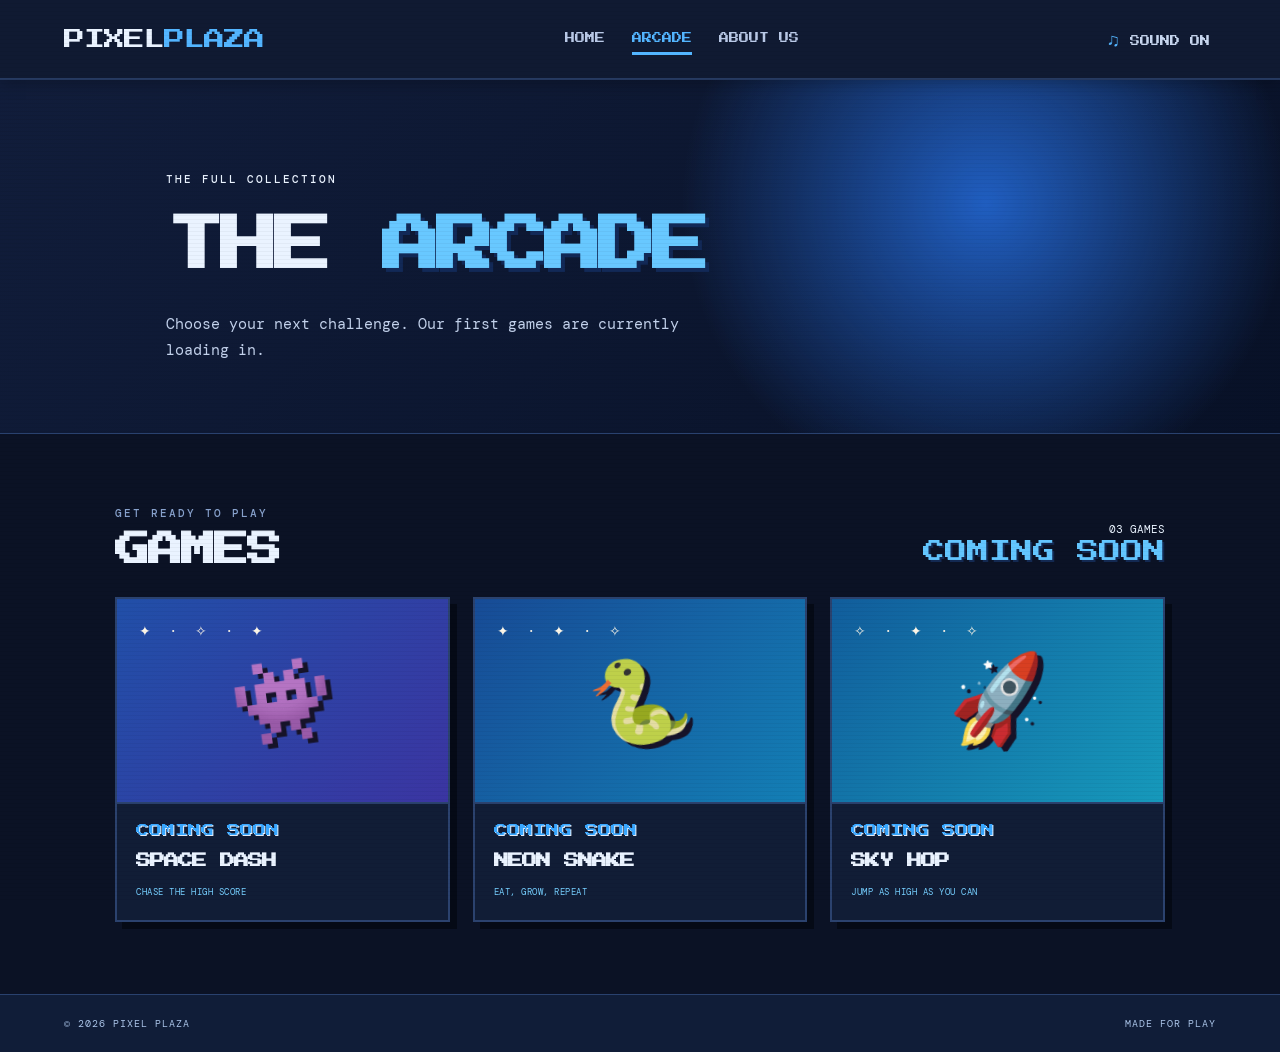
==== arcade.html @ fa6329e6 "Add files via upload" ====
<!doctype html>
<html lang="en"><head><meta charset="UTF-8" /><meta name="viewport" content="width=device-width, initial-scale=1.0" /><title>Arcade | Pixel Plaza</title><link rel="preconnect" href="https://fonts.googleapis.com" /><link rel="preconnect" href="https://fonts.gstatic.com" crossorigin /><link href="https://fonts.googleapis.com/css2?family=DM+Mono:wght@400;500&family=Press+Start+2P&display=swap" rel="stylesheet" /><link rel="stylesheet" href="styles.css" /></head>
<body><div class="scanlines" aria-hidden="true"></div><header class="site-header"><a class="logo" href="index.html">PIXEL<span>PLAZA</span></a><nav aria-label="Main navigation"><a href="index.html">HOME</a><a class="active" href="arcade.html">ARCADE</a><a href="about.html">ABOUT US</a></nav><button class="sound-button" type="button" aria-label="Toggle sound">♫ <span>SOUND ON</span></button></header>
<main><section class="page-intro"><p class="eyebrow">THE FULL COLLECTION</p><h1>THE <span>ARCADE</span></h1><p>Choose your next challenge. Our first games are currently loading in.</p></section><section class="content-section arcade"><div class="section-heading"><div><p class="eyebrow">GET READY TO PLAY</p><h2>GAMES</h2></div><p class="coming-count">03 GAMES<br /><span>COMING SOON</span></p></div><div class="game-grid"><article class="game-card purple"><div class="game-art"><span class="emoji">👾</span><span class="stars">✦ · ✧ · ✦</span></div><div class="game-info"><p class="card-coming">COMING SOON</p><h3>SPACE DASH</h3><span>CHASE THE HIGH SCORE</span></div></article><article class="game-card pink"><div class="game-art"><span class="emoji">🐍</span><span class="stars">✦ · ✦ · ✧</span></div><div class="game-info"><p class="card-coming">COMING SOON</p><h3>NEON SNAKE</h3><span>EAT, GROW, REPEAT</span></div></article><article class="game-card blue"><div class="game-art"><span class="emoji">🚀</span><span class="stars">✧ · ✦ · ✧</span></div><div class="game-info"><p class="card-coming">COMING SOON</p><h3>SKY HOP</h3><span>JUMP AS HIGH AS YOU CAN</span></div></article></div></section></main><footer><span>© 2026 PIXEL PLAZA</span><span>MADE FOR PLAY</span></footer><script src="script.js"></script></body></html>
---- styles.css ----
:root { --ink:#161329; --cream:#fff8e9; --pink:#ff4e92; --yellow:#ffd34e; --purple:#7656e8; --blue:#36bada; }
* { box-sizing:border-box; }
html { scroll-behavior:smooth; }
body { margin:0; color:var(--ink); background:var(--cream); font-family:"DM Mono",monospace; }
.scanlines { pointer-events:none; position:fixed; inset:0; z-index:5; opacity:.035; background:repeating-linear-gradient(0deg,#000 0 1px,transparent 1px 4px); }
.site-header { height:80px; display:flex; align-items:center; justify-content:space-between; padding:0 clamp(22px,5vw,80px); border-bottom:2px solid var(--ink); background:var(--cream); position:relative; z-index:2; }
.logo,.site-header nav a,.sound-button,h1,h2,h3,.primary-button { font-family:"Press Start 2P",cursive; }
.logo { color:var(--ink); text-decoration:none; font-size:clamp(14px,2vw,21px); letter-spacing:-1px; }.logo span { color:var(--pink); }
.site-header nav { display:flex; gap:27px; }.site-header nav a { color:var(--ink); text-decoration:none; font-size:10px; padding:9px 0; }.site-header nav .active { color:var(--pink); border-bottom:3px solid var(--pink); }
.sound-button { border:0; background:transparent; color:var(--ink); cursor:pointer; font-size:10px; }.sound-button:first-letter { color:var(--pink); font-size:18px; }
.hero { overflow:hidden; min-height:510px; position:relative; padding:80px clamp(22px,13vw,210px) 46px; background:#ffd64d; }.eyebrow { font-size:11px; letter-spacing:2px; margin:0 0 20px; font-weight:500; }.hero h1 { position:relative; z-index:1; font-size:clamp(27px,5vw,58px); line-height:1.35; margin:0; letter-spacing:-4px; }.hero h1 span,.about h2 span { color:var(--pink); text-shadow:4px 4px 0 var(--ink); }.hero-copy { max-width:500px; position:relative; z-index:1; font-size:15px; line-height:1.7; margin:28px 0; }.primary-button { display:inline-flex; gap:18px; align-items:center; position:relative; z-index:1; color:var(--cream); background:var(--ink); text-decoration:none; padding:18px 20px; font-size:10px; box-shadow:5px 5px 0 var(--pink); transition:transform .2s,box-shadow .2s; }.primary-button:hover { transform:translate(3px,3px); box-shadow:2px 2px 0 var(--pink); }.primary-button span { font-size:18px; }.hero-status { position:relative; z-index:1; margin-top:38px; font-size:10px; letter-spacing:1px; }.hero-status i { display:inline-block; width:8px; height:8px; margin-right:8px; background:#33bd77; box-shadow:0 0 0 3px #fff4; }
.pixel-sun { position:absolute; width:270px; height:270px; border-radius:50%; right:13%; top:58px; background:repeating-linear-gradient(to bottom,var(--pink) 0 18px,transparent 18px 27px); opacity:.94; }.mountains { position:absolute; bottom:0; right:-5%; width:72%; height:240px; background:linear-gradient(145deg,transparent 0 25%,#8050d9 25% 45%,transparent 45%),linear-gradient(35deg,transparent 0 39%,#5436a9 39% 62%,transparent 62%); opacity:.86; }.hero-grid { position:absolute; inset:auto 0 0; height:100px; background:linear-gradient(#ffda5600,#ffda5600),linear-gradient(90deg,#5f3daf55 1px,transparent 1px),linear-gradient(#5f3daf55 1px,transparent 1px); background-size:100% 100%,32px 32px,32px 32px; transform:perspective(140px) rotateX(38deg); transform-origin:bottom; }
.arcade { padding:76px clamp(22px,9vw,145px) 88px; }.section-heading { display:flex; justify-content:space-between; align-items:end; margin-bottom:35px; }.section-heading .eyebrow { margin-bottom:12px; color:#6b6580; }.section-heading h2,.about h2 { margin:0; font-size:clamp(23px,3vw,35px); letter-spacing:-2px; }.coming-count { margin:0; text-align:right; font-size:11px; line-height:1.6; }.coming-count span { color:var(--pink); }.game-grid { display:grid; grid-template-columns:repeat(3,1fr); gap:23px; }.game-card { border:2px solid var(--ink); background:var(--cream); box-shadow:7px 7px 0 var(--ink); transition:transform .2s; }.game-card:hover { transform:translateY(-6px); }.game-art { height:205px; display:flex; position:relative; align-items:center; justify-content:center; overflow:hidden; border-bottom:2px solid var(--ink); }.purple .game-art { background:#8368e8; }.pink .game-art { background:#ff6fa9; }.blue .game-art { background:#53cbe6; }.emoji { font-size:82px; filter:drop-shadow(5px 5px 0 #161329); transform:rotate(-8deg); }.stars { position:absolute; top:23px; left:22px; color:#fff8e9; font-size:14px; letter-spacing:5px; }.game-info { padding:18px 19px 20px; }.game-info p { color:#756f85; margin:0 0 13px; font-size:9px; }.game-info h3 { font-size:15px; margin:0 0 11px; letter-spacing:-1px; }.game-info span { font-size:9px; color:var(--pink); letter-spacing:.5px; }.about { text-align:center; padding:86px 22px; background:var(--ink); color:var(--cream); }.about .eyebrow { color:var(--yellow); }.about h2 { line-height:1.5; }.about p:last-child { max-width:500px; margin:28px auto 0; font-size:14px; line-height:1.8; color:#d5cced; } footer { display:flex; justify-content:space-between; padding:22px clamp(22px,5vw,80px); background:var(--pink); font-size:10px; letter-spacing:1px; }
.coming-count span { display:block; color:var(--pink); font-family:"Press Start 2P",cursive; font-size:clamp(15px,2vw,22px); line-height:1.3; text-shadow:2px 2px 0 var(--ink); }

/* Dark-blue game portal theme */
:root { --ink:#eaf3ff; --cream:#0b1225; --pink:#38a7ff; --yellow:#69d4ff; --purple:#1b63d1; --blue:#1c9ddd; }
body { background:#0b1225; color:var(--ink); }
.site-header { background:#101a32; border-color:#263a61; box-shadow:0 2px 16px #0004; }
.logo span,.site-header nav .active { color:#53b5ff; }
.site-header nav a { color:#b9c9e7; }.site-header nav .active { border-color:#53b5ff; }
.sound-button { color:#c8d7f0; }.sound-button:first-letter { color:#53b5ff; }
.hero { background:radial-gradient(circle at 76% 31%,#1d6de3 0,#173b87 22%,transparent 43%),linear-gradient(135deg,#111d3b 0%,#081127 65%); }
.hero h1 span,.about h2 span { color:#68c8ff; text-shadow:4px 4px 0 #122957; }
.hero-copy { color:#c3d2ec; }.primary-button { color:#071225; background:#62c7ff; box-shadow:5px 5px 0 #1f5bc4; }.primary-button:hover { box-shadow:2px 2px 0 #1f5bc4; }
.hero-status { color:#bcd4f1; }.pixel-sun { background:repeating-linear-gradient(to bottom,#5bc7ff 0 18px,transparent 18px 27px); opacity:.48; }.mountains { opacity:.64; }.hero-grid { background:linear-gradient(#ffda5600,#ffda5600),linear-gradient(90deg,#56b4ff44 1px,transparent 1px),linear-gradient(#56b4ff44 1px,transparent 1px); }
.arcade { background:#0b1225; }.section-heading .eyebrow,.game-info p { color:#88a2cd; }.coming-count span,.game-info .card-coming { color:#63c6ff; text-shadow:2px 2px 0 #132952; }
.game-card { background:#111d36; border-color:#2b426e; box-shadow:7px 7px 0 #050a16; }.game-art { border-color:#2b426e; }.purple .game-art { background:linear-gradient(135deg,#214fa8,#3b35a2); }.pink .game-art { background:linear-gradient(135deg,#174b96,#137fb5); }.blue .game-art { background:linear-gradient(135deg,#115d9c,#1699bb); }.game-info span { color:#76cfff; }
.about { background:linear-gradient(135deg,#111d3b,#0a1023); border-top:1px solid #29416e; }.about .eyebrow { color:#71ccff; }.about p:last-child { color:#b8cae6; } footer { background:#101d38; color:#aac4e8; border-top:1px solid #29416e; }
.game-info .card-coming { color:var(--pink); font-family:"Press Start 2P",cursive; font-size:13px; line-height:1.4; text-shadow:1px 1px 0 var(--ink); }
.content-section { padding:72px clamp(22px,9vw,145px); }
.content-section .section-heading { margin-bottom:30px; }
.text-link { color:#72cbff; font-family:"Press Start 2P",cursive; font-size:10px; text-decoration:none; }
.text-link:hover { color:#fff; }
.trending { background:#0b1225; }.trending-grid { display:grid; grid-template-columns:repeat(3,1fr); gap:22px; }
.feature-card { min-height:230px; padding:24px; position:relative; overflow:hidden; border:1px solid #36578b; border-radius:8px; box-shadow:0 10px 25px #0004; color:#fff; }.feature-card:after { content:""; position:absolute; width:160px; height:160px; right:-65px; bottom:-73px; border:18px solid #ffffff20; border-radius:50%; }.feature-card p { margin:0 0 18px; color:#d5edff; font-size:10px; }.feature-card h3 { font-family:"Press Start 2P",cursive; font-size:22px; line-height:1.45; margin:0 0 18px; }.feature-card span { font-size:10px; color:#fff; background:#08122866; padding:7px; }.feature-card b { position:absolute; z-index:1; right:22px; bottom:18px; font-size:76px; filter:drop-shadow(4px 5px 0 #08122877); }.feature-one { background:linear-gradient(135deg,#433bb4,#2175ca); }.feature-two { background:linear-gradient(135deg,#007baf,#13b1c6); }.feature-three { background:linear-gradient(135deg,#1667bb,#2945a0); }
.categories { padding-top:10px; background:#0b1225; }.category-grid { display:grid; grid-template-columns:repeat(4,1fr); gap:14px; }.category-card { min-height:148px; display:flex; flex-direction:column; align-items:center; justify-content:center; gap:12px; text-decoration:none; color:#eaf3ff; background:#121f3b; border:1px solid #2b4675; border-radius:8px; transition:transform .2s,border-color .2s,background .2s; }.category-card:hover { transform:translateY(-5px); border-color:#63c6ff; background:#182b51; }.category-card span { font-size:30px; }.category-card strong { font-family:"Press Start 2P",cursive; font-size:11px; }.category-card small { color:#88a9d6; font-size:9px; }
.page-intro { padding:92px clamp(22px,13vw,210px) 70px; background:radial-gradient(circle at 77% 35%,#205ec0 0,transparent 30%),linear-gradient(135deg,#111d3b,#081127); border-bottom:1px solid #29416e; }.page-intro h1 { margin:0; font-size:clamp(31px,5vw,58px); line-height:1.38; letter-spacing:-4px; }.page-intro h1 span { color:#68c8ff; text-shadow:4px 4px 0 #122957; }.page-intro > p:last-child { max-width:560px; margin:26px 0 0; color:#c3d2ec; font-size:15px; line-height:1.7; }.about-intro { background:radial-gradient(circle at 76% 30%,#2a4eb3 0,transparent 28%),linear-gradient(135deg,#101a36,#081127); }.about-page { min-height:330px; }
@media (max-width:760px) { .site-header { height:auto; padding:20px 22px; gap:18px; flex-wrap:wrap; }.site-header nav { order:3; width:100%; justify-content:space-between; gap:0; }.sound-button span { display:none; }.hero { min-height:580px; padding-top:65px; }.pixel-sun { right:-45px; top:210px; width:215px; height:215px; }.mountains { width:115%; height:190px; }.game-grid,.trending-grid { grid-template-columns:1fr; gap:24px; }.game-art { height:170px; }.arcade { padding-top:60px; }.content-section { padding-top:55px; padding-bottom:55px; }.category-grid { grid-template-columns:repeat(2,1fr); }.category-card { min-height:130px; }.section-heading { align-items:start; }.coming-count { font-size:9px; }.text-link { display:none; }.page-intro { padding-top:65px; padding-bottom:55px; } }
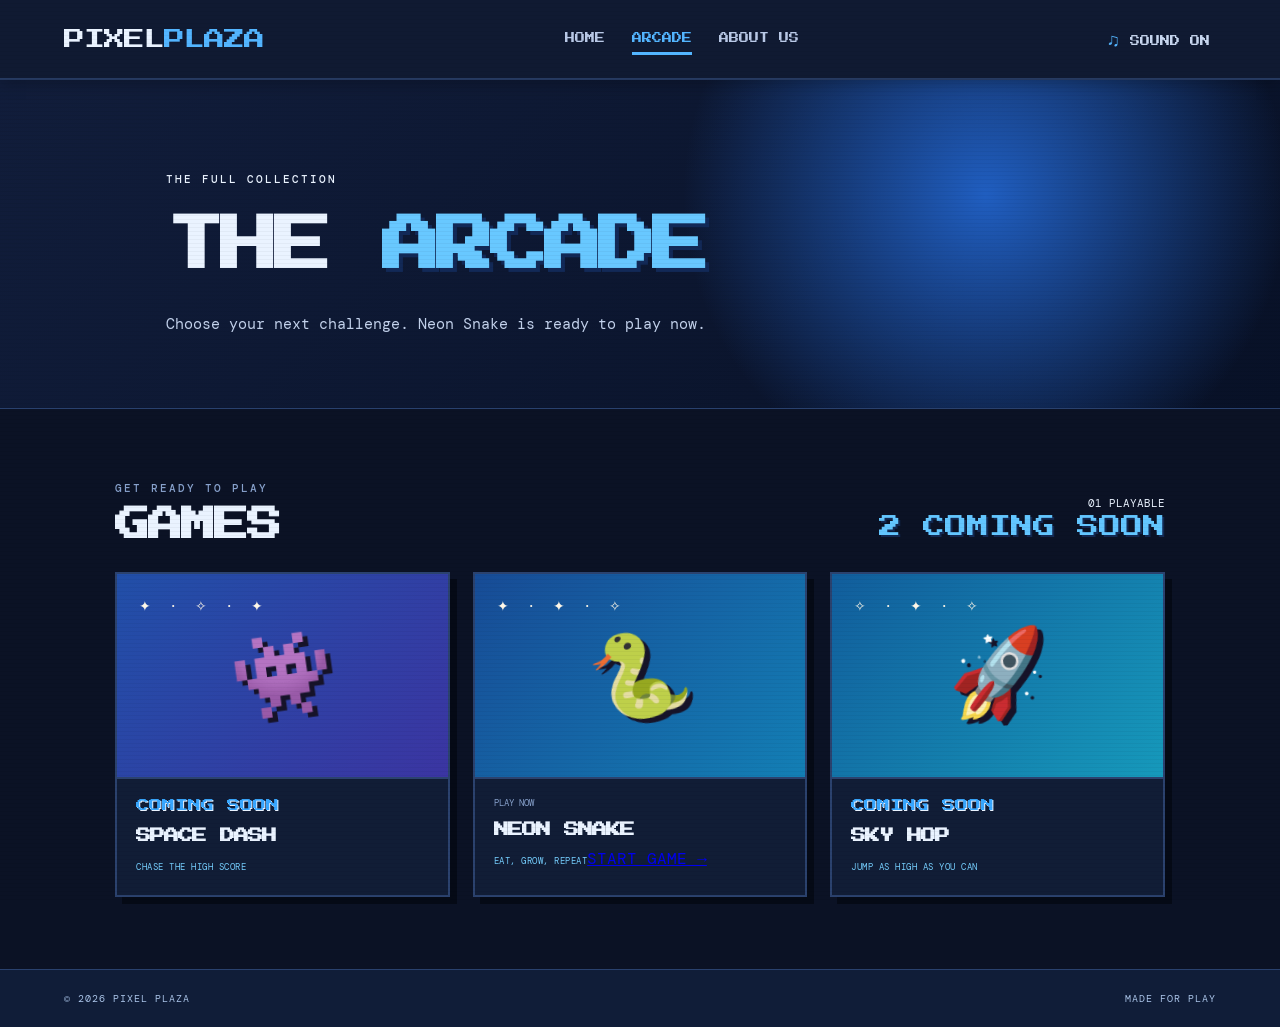
==== commit abcb3fe8: "Update arcade.html" ====
--- a/arcade.html
+++ b/arcade.html
@@ -1,4 +1,4 @@
 <!doctype html>
 <html lang="en"><head><meta charset="UTF-8" /><meta name="viewport" content="width=device-width, initial-scale=1.0" /><title>Arcade | Pixel Plaza</title><link rel="preconnect" href="https://fonts.googleapis.com" /><link rel="preconnect" href="https://fonts.gstatic.com" crossorigin /><link href="https://fonts.googleapis.com/css2?family=DM+Mono:wght@400;500&family=Press+Start+2P&display=swap" rel="stylesheet" /><link rel="stylesheet" href="styles.css" /></head>
 <body><div class="scanlines" aria-hidden="true"></div><header class="site-header"><a class="logo" href="index.html">PIXEL<span>PLAZA</span></a><nav aria-label="Main navigation"><a href="index.html">HOME</a><a class="active" href="arcade.html">ARCADE</a><a href="about.html">ABOUT US</a></nav><button class="sound-button" type="button" aria-label="Toggle sound">♫ <span>SOUND ON</span></button></header>
-<main><section class="page-intro"><p class="eyebrow">THE FULL COLLECTION</p><h1>THE <span>ARCADE</span></h1><p>Choose your next challenge. Our first games are currently loading in.</p></section><section class="content-section arcade"><div class="section-heading"><div><p class="eyebrow">GET READY TO PLAY</p><h2>GAMES</h2></div><p class="coming-count">03 GAMES<br /><span>COMING SOON</span></p></div><div class="game-grid"><article class="game-card purple"><div class="game-art"><span class="emoji">👾</span><span class="stars">✦ · ✧ · ✦</span></div><div class="game-info"><p class="card-coming">COMING SOON</p><h3>SPACE DASH</h3><span>CHASE THE HIGH SCORE</span></div></article><article class="game-card pink"><div class="game-art"><span class="emoji">🐍</span><span class="stars">✦ · ✦ · ✧</span></div><div class="game-info"><p class="card-coming">COMING SOON</p><h3>NEON SNAKE</h3><span>EAT, GROW, REPEAT</span></div></article><article class="game-card blue"><div class="game-art"><span class="emoji">🚀</span><span class="stars">✧ · ✦ · ✧</span></div><div class="game-info"><p class="card-coming">COMING SOON</p><h3>SKY HOP</h3><span>JUMP AS HIGH AS YOU CAN</span></div></article></div></section></main><footer><span>© 2026 PIXEL PLAZA</span><span>MADE FOR PLAY</span></footer><script src="script.js"></script></body></html>
+<main><section class="page-intro"><p class="eyebrow">THE FULL COLLECTION</p><h1>THE <span>ARCADE</span></h1><p>Choose your next challenge. Neon Snake is ready to play now.</p></section><section class="content-section arcade"><div class="section-heading"><div><p class="eyebrow">GET READY TO PLAY</p><h2>GAMES</h2></div><p class="coming-count">01 PLAYABLE<br /><span>2 COMING SOON</span></p></div><div class="game-grid"><article class="game-card purple"><div class="game-art"><span class="emoji">👾</span><span class="stars">✦ · ✧ · ✦</span></div><div class="game-info"><p class="card-coming">COMING SOON</p><h3>SPACE DASH</h3><span>CHASE THE HIGH SCORE</span></div></article><article class="game-card pink playable"><div class="game-art"><span class="emoji">🐍</span><span class="stars">✦ · ✦ · ✧</span></div><div class="game-info"><p class="play-now">PLAY NOW</p><h3>NEON SNAKE</h3><span>EAT, GROW, REPEAT</span><a class="card-button" href="neon-snake.html">START GAME →</a></div></article><article class="game-card blue"><div class="game-art"><span class="emoji">🚀</span><span class="stars">✧ · ✦ · ✧</span></div><div class="game-info"><p class="card-coming">COMING SOON</p><h3>SKY HOP</h3><span>JUMP AS HIGH AS YOU CAN</span></div></article></div></section></main><footer><span>© 2026 PIXEL PLAZA</span><span>MADE FOR PLAY</span></footer><script src="script.js"></script></body></html>
